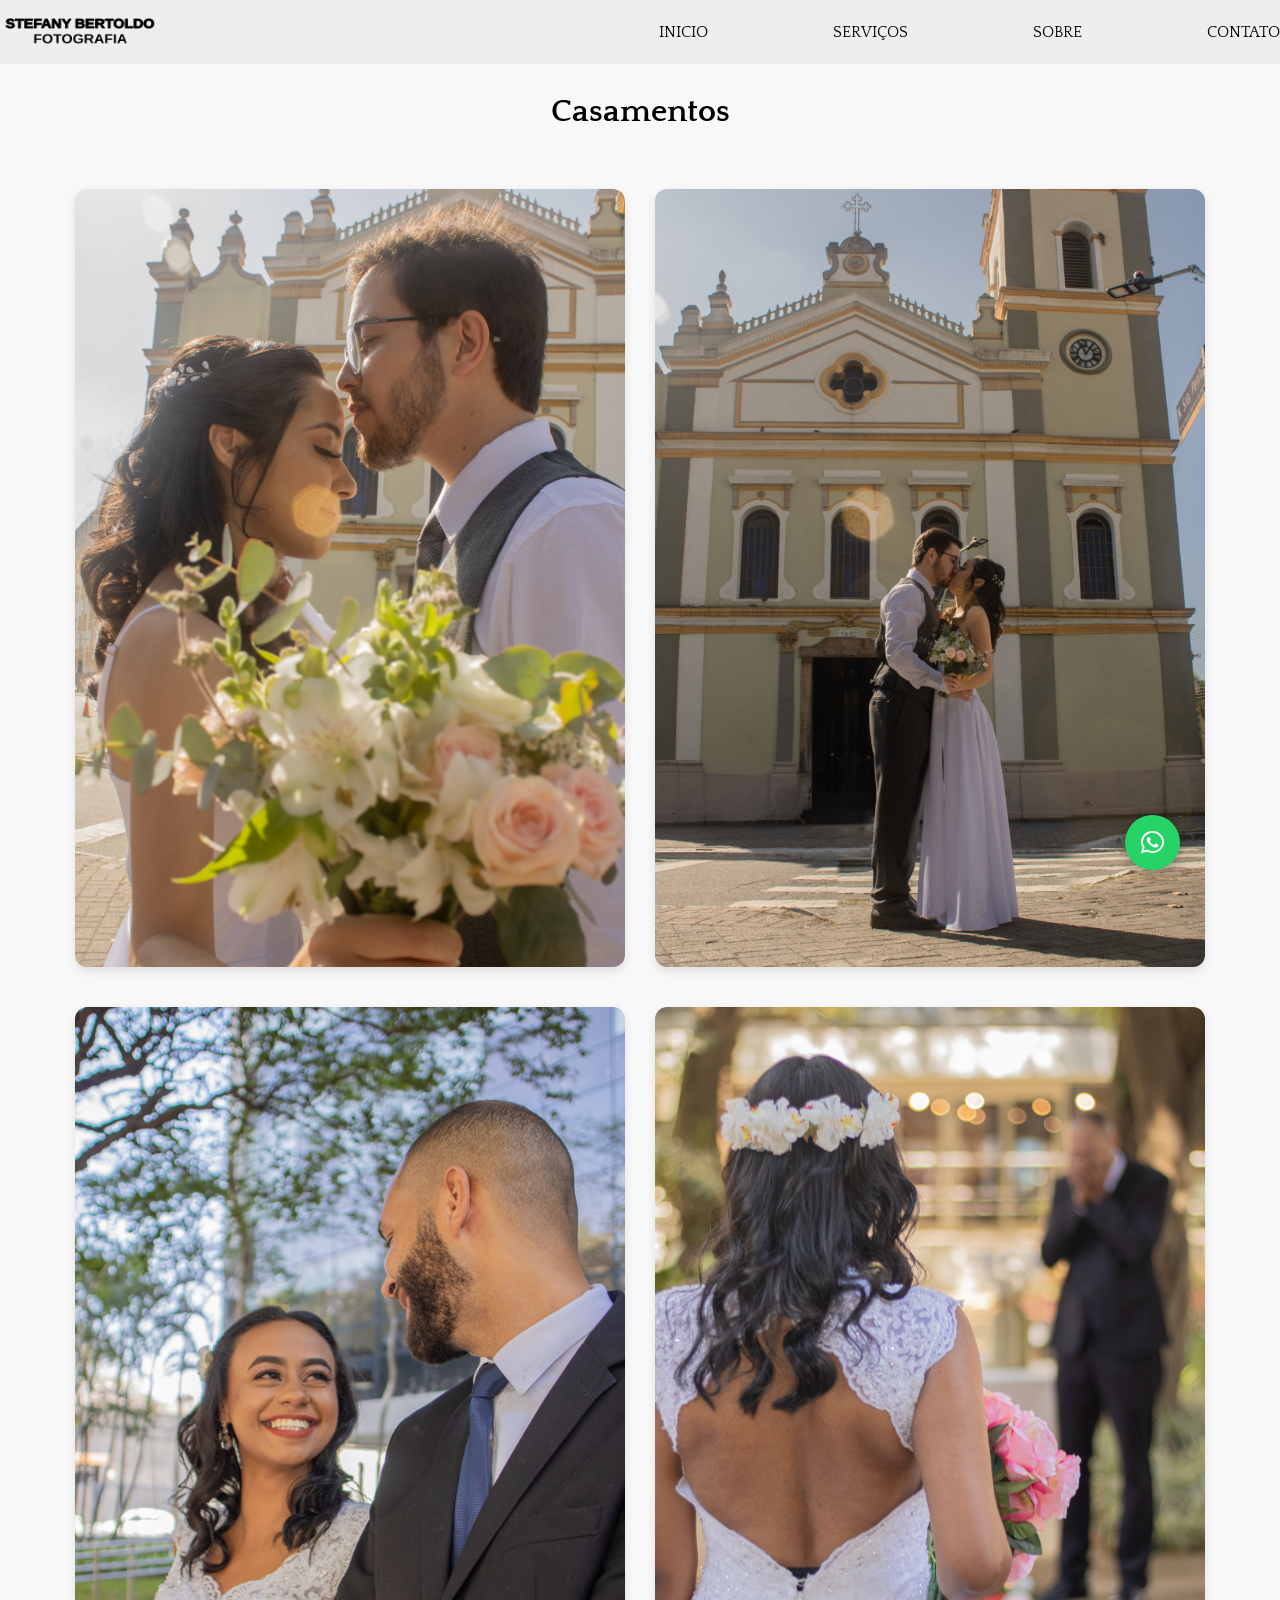
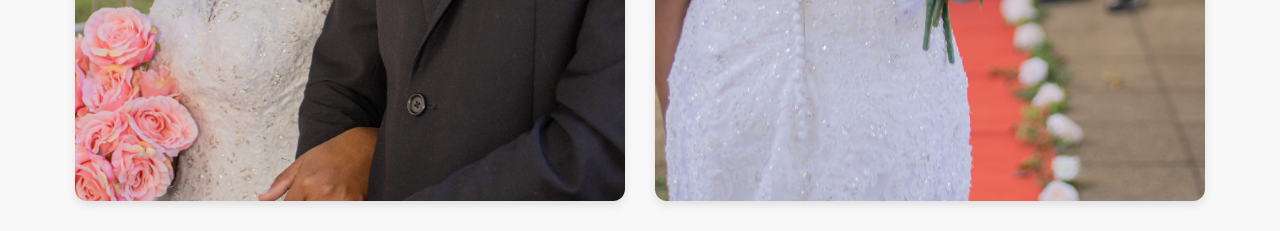
==== casamento.html @ 2e4338f4 "primeiro commit" ====
<!DOCTYPE html>
<html lang="pt-br">
<head>
    <meta charset="UTF-8">
    <meta name="viewport" content="width=device-width, initial-scale=1.0">
    <title>CASAMENTO - STEFANY BERTOLDO FOTÓGRAFA</title>
    <link rel="stylesheet" href="style/style-casamento.css">
    <link rel="icon" type="image/png" href="imagens/icone.png">
    <link rel="stylesheet" href="https://cdnjs.cloudflare.com/ajax/libs/font-awesome/6.5.0/css/all.min.css">
    <link rel="preconnect" href="https://fonts.googleapis.com">
    <link rel="preconnect" href="https://fonts.gstatic.com" crossorigin>
    <link href="https://fonts.googleapis.com/css2?family=Quattrocento:wght@400;700&display=swap" rel="stylesheet">
</head>
<body>
    <header>
    <div class="container header-content">
        <div class="logo">
            <a href="index.html"><img src="imagens/logo-stefany-fotografia.png" width="60"></a>
            <div>
            </div>
        </div>

        <nav>
            <ul>
                <li><a href="index.html">INICIO</a></li>
                <li><a href="index.html#servicos">SERVIÇOS</a></li>
                <li><a href="sobre.html">SOBRE</a></li>
                <li><a href="contato.html">CONTATO</a></li>
            </ul>
        </nav>
    </div>
</header>
<h1>Casamentos</h1>

<section class="galeria">

    <div class="bloco-casamento">
        <img id="casamento1-1" src="imagens/sessão casamento/1 (1).png" alt="">
        <img id="casamento1-2" src="imagens/sessão casamento/1 (2).png" alt="">
    </div>

    <div class="bloco-casamento">
        <img id="casamento2-1" src="imagens/sessão casamento/2 (1).png" alt="">
        <img id="casamento2-2" src="imagens/sessão casamento/2 (2).png" alt="">
    </div>

</section>
<button id="btnTopo">
    <i class="fas fa-arrow-up"></i>
</button>

<a href="https://wa.me/5511948254929" 
   class="btn-whatsapp" 
   target="_blank">
   <i class="fa-brands fa-whatsapp"></i>
</a>

<script src="script/script.js"></script>
</body>
---- style/style-casamento.css ----
/*RESET*/
* {
    margin: 0;
    padding: 0;
    box-sizing: border-box;
    font-family: "Quattrocento", sans-serif;
    
}

/*CONTAINER*/
.container {
    min-width: 320px;
    max-width: 1280px;
    margin: 0 auto;
}


/*HEADER*/
header {
    background: #eee;
    padding: 15px 0;
    position: sticky;
    top: 0;
    z-index: 1000;
    transition: all 0.7s ease;
}

.header-hidden { /* esconde */
    transform: translateY(-100%);
    opacity: 0;
}

.header-show { /* mostrar */
    transform: translateY(0);
    opacity: 1;
}

.header-content {
    display: flex;
    align-items: center;
    justify-content: space-between;
    flex-wrap: wrap;
}

.logo {
    display: flex;
    align-items: center;
    gap: 17px;
    
}

.logo img {
    height: 30px;
    width: 160px;
}

/*MENU*/
nav ul {
    display: flex;
    list-style: none;
    gap: 125px;
}

nav a {
    text-decoration: none;
    color: #000;
    font-weight: 500;
    transition: transform 0.3s ease, background 0.3s ease;
}

nav li:hover {
    transform: scale(1.1);
    background: #9e2b2b17;
    border-radius: 5px;
}
body {
    background: #f8f8f8;
    text-align: center;
    margin: 0;
    padding: 0;
}

h1 {
    margin: 30px 0;
}
.galeria {
    display: flex;
    flex-direction: column;
    align-items: center;
    gap: 40px;
    padding: 30px;
}

.bloco-casamento {
    display: flex;
    justify-content: center;
    gap: 30px;
    flex-wrap: wrap;
}

#casamento1-1,
#casamento1-2,
#casamento2-1,
#casamento2-2 {
    width: 100%;
    max-width: 550px;
    height: auto;
    object-fit: cover;
    border-radius: 12px;
    box-shadow: 0 4px 10px rgba(0,0,0,0.1);
}

#btnTopo {
    position: fixed;
    bottom: 30px;
    right: 30px;
    width: 50px;
    height: 50px;
    background: #9e2b2b;
    color: white;
    border: none;
    border-radius: 50%;
    display: flex;
    align-items: center;
    justify-content: center;
    cursor: pointer;
    font-size: 18px;
    z-index: 9999;
    box-shadow: 0 4px 10px rgba(0,0,0,0.2);
    display: none;
    transition: 0.3s;
}

#btnTopo:hover {
    background: #7a1f1f;
    transform: scale(1.1);
}

.btn-whatsapp {
    position: fixed;
    bottom: 30px;
    right: 100px; /* <-- aqui é o segredo */
    width: 55px;
    height: 55px;
    background: #25D366;
    color: white;
    border-radius: 50%;
    display: flex;
    align-items: center;
    justify-content: center;
    font-size: 26px;
    text-decoration: none;
    z-index: 9999;
    box-shadow: 0 4px 12px rgba(0,0,0,0.3);
    transition: 0.3s;
    animation: pulse 2s infinite;

}

.btn-whatsapp:hover {
    transform: scale(1.1);
    background: #1ebe5d;
}

@keyframes pulse {
    0% { box-shadow: 0 0 0 0 rgba(37,211,102, 0.7); }
    70% { box-shadow: 0 0 0 15px rgba(37,211,102, 0); }
    100% { box-shadow: 0 0 0 0 rgba(37,211,102, 0); }
}

/*       RESPONSIVO      */
/* TABLETS */
@media (max-width: 900px) {

    .header-content {
        justify-content: center;
        gap: 20px;
    }

    nav ul {
        gap: 25px;
    }

    .bloco-casamento {
        gap: 20px;
    }

    #casamento1-1,
    #casamento1-2,
    #casamento2-1,
    #casamento2-2 {
        max-width: 450px;
    }

    .btn-whatsapp {
        right: 85px;
        width: 50px;
        height: 50px;
        font-size: 22px;
    }

    #btnTopo {
        width: 45px;
        height: 45px;
    }
}


/* CELULARES */
@media (max-width: 600px) {

    .container {
        width: 95%;
        padding: 0 10px;
    }

    .header-content {
        flex-direction: column;
        gap: 15px;
    }

    nav ul {
        flex-direction: column;
        align-items: center;
        gap: 12px;
        margin-top: 10px;
    }

    .galeria {
        padding: 10px;
        gap: 20px;
    }

    .bloco-casamento {
        flex-direction: column;
        align-items: center;
        gap: 20px;
    }

    #casamento1-1,
    #casamento1-2,
    #casamento2-1,
    #casamento2-2 {
        width: 100%;
        max-width: 100%;
        height: auto;
    }

    h1 {
        font-size: 1.8rem;
        padding: 0 10px;
    }

    .btn-whatsapp {
        right: 20px;
        bottom: 90px;
        width: 50px;
        height: 50px;
        font-size: 22px;
    }

    #btnTopo {
        right: 20px;
        bottom: 20px;
        width: 50px;
        height: 50px;
    }
}
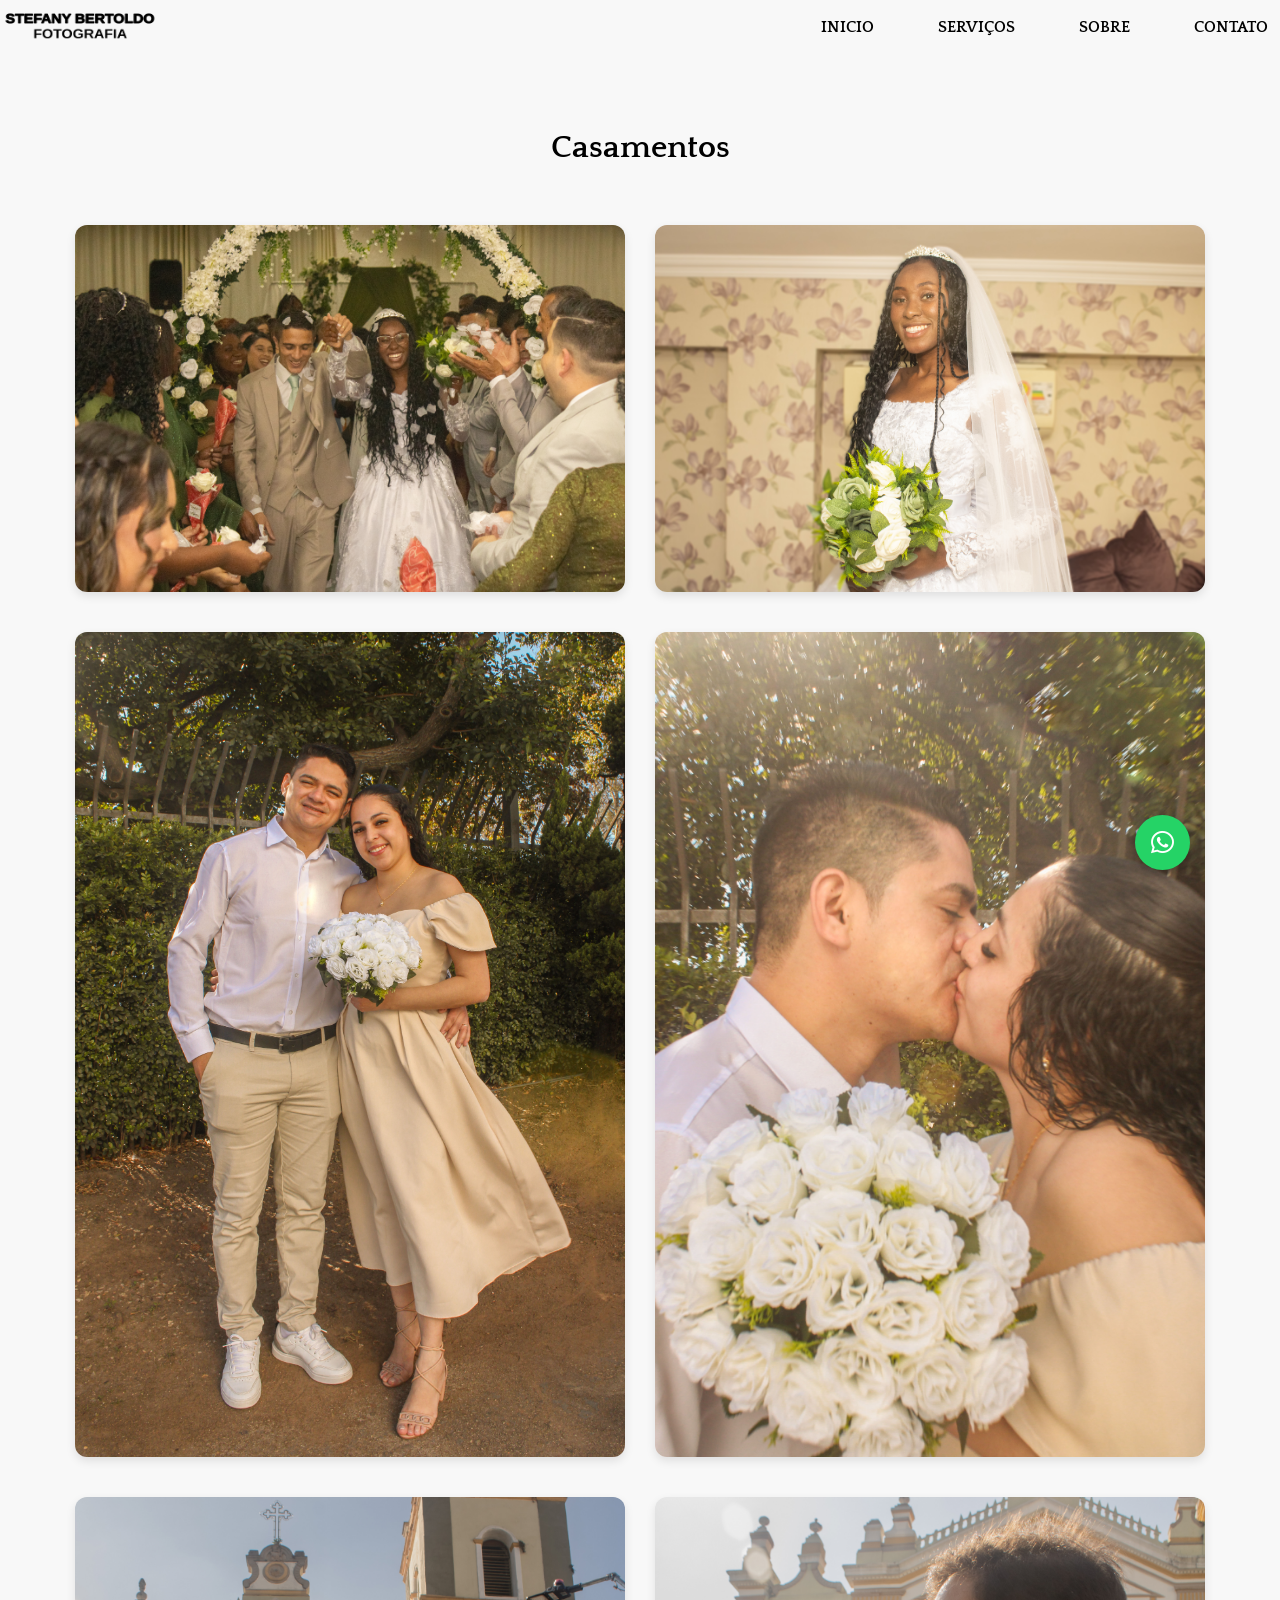
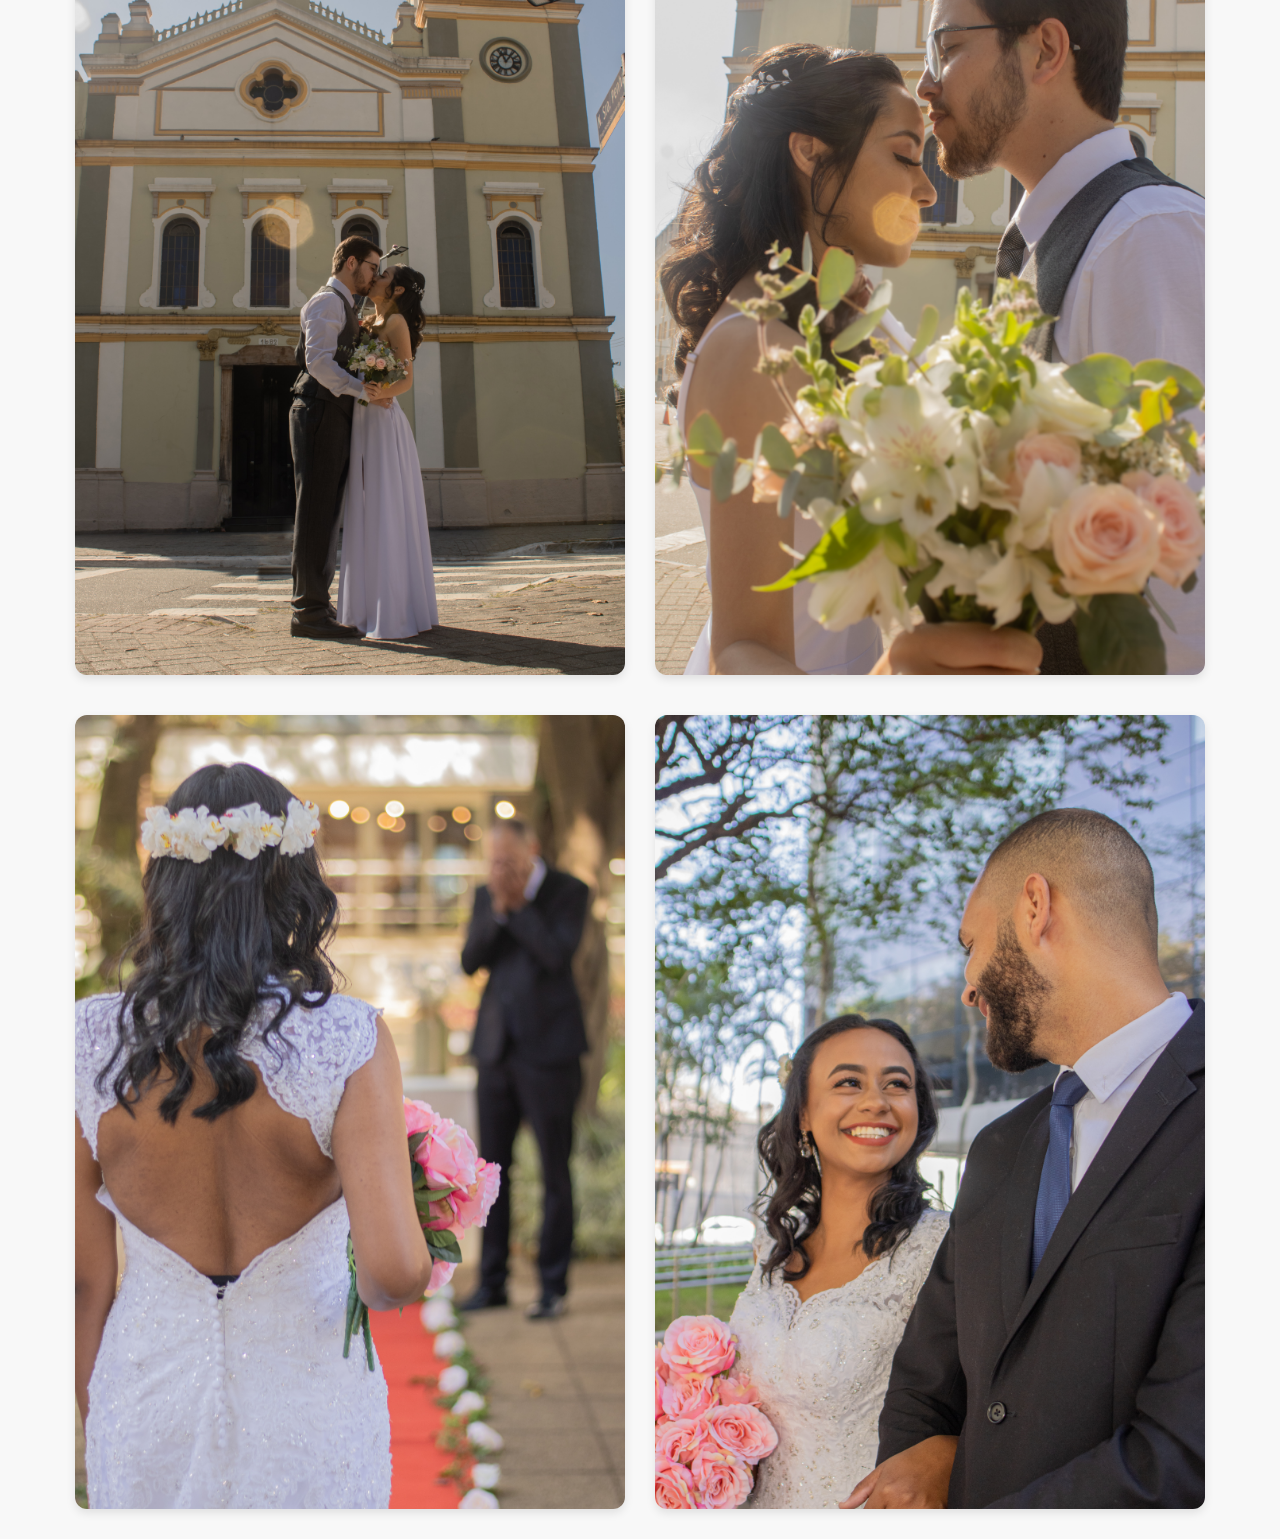
==== commit 223715a6: "Atualização fotos" ====
--- a/casamento.html
+++ b/casamento.html
@@ -1,5 +1,6 @@
 <!DOCTYPE html>
 <html lang="pt-br">
+
 <head>
     <meta charset="UTF-8">
     <meta name="viewport" content="width=device-width, initial-scale=1.0">
@@ -11,49 +12,60 @@
     <link rel="preconnect" href="https://fonts.gstatic.com" crossorigin>
     <link href="https://fonts.googleapis.com/css2?family=Quattrocento:wght@400;700&display=swap" rel="stylesheet">
 </head>
+
 <body>
     <header>
-    <div class="container header-content">
-        <div class="logo">
-            <a href="index.html"><img src="imagens/logo-stefany-fotografia.png" width="60"></a>
-            <div>
+        <div class="container header-content">
+            <div class="logo">
+                <a href="index.html"><img src="imagens/logo-stefany-fotografia.png" width="60"></a>
+                <div>
+                </div>
             </div>
+
+            <nav>
+                <ul>
+                    <li><a href="index.html">INICIO</a></li>
+                    <li><a href="index.html#servicos">SERVIÇOS</a></li>
+                    <li><a href="sobre.html">SOBRE</a></li>
+                    <li><a href="contato.html">CONTATO</a></li>
+                </ul>
+            </nav>
+        </div>
+    </header>
+    <h1>Casamentos</h1>
+
+    <section class="galeria">
+
+        <div class="bloco-casamento">
+            <!-- <img id="casamento" src="imagens/sessão casamento/4 (3).jpg" alt=""> -->
+            <img id="casamento" src="imagens/sessão casamento/4 (2).jpg" alt="">
+            <img id="casamento" src="imagens/sessão casamento/4 (1).jpg" alt="">
         </div>
 
-        <nav>
-            <ul>
-                <li><a href="index.html">INICIO</a></li>
-                <li><a href="index.html#servicos">SERVIÇOS</a></li>
-                <li><a href="sobre.html">SOBRE</a></li>
-                <li><a href="contato.html">CONTATO</a></li>
-            </ul>
-        </nav>
-    </div>
-</header>
-<h1>Casamentos</h1>
+        <div class="bloco-casamento">
+            <img id="casamento" src="imagens/sessão casamento/3 (3).jpg" alt="">
+            <img id="casamento" src="imagens/sessão casamento/3 (2).jpg" alt="">
+            <!-- <img id="casamento" src="imagens/sessão casamento/3 (1).jpg" alt=""> -->
+        </div>
 
-<section class="galeria">
+        <div class="bloco-casamento">
+            <img id="casamento" src="imagens/sessão casamento/2 (2).png" alt="">
+            <img id="casamento" src="imagens/sessão casamento/2 (1).png" alt="">
+        </div>
 
-    <div class="bloco-casamento">
-        <img id="casamento1-1" src="imagens/sessão casamento/1 (1).png" alt="">
-        <img id="casamento1-2" src="imagens/sessão casamento/1 (2).png" alt="">
-    </div>
+        <div class="bloco-casamento">
+            <img id="casamento" src="imagens/sessão casamento/1 (2).png" alt="">
+            <img id="casamento" src="imagens/sessão casamento/1 (1).png" alt="">
+        </div>
 
-    <div class="bloco-casamento">
-        <img id="casamento2-1" src="imagens/sessão casamento/2 (1).png" alt="">
-        <img id="casamento2-2" src="imagens/sessão casamento/2 (2).png" alt="">
-    </div>
+    </section>
+    <button id="btnTopo">
+        <i class="fas fa-arrow-up"></i>
+    </button>
 
-</section>
-<button id="btnTopo">
-    <i class="fas fa-arrow-up"></i>
-</button>
+    <a href="https://wa.me/5511948254929" class="btn-whatsapp" target="_blank">
+        <i class="fa-brands fa-whatsapp"></i>
+    </a>
 
-<a href="https://wa.me/5511948254929" 
-   class="btn-whatsapp" 
-   target="_blank">
-   <i class="fa-brands fa-whatsapp"></i>
-</a>
-
-<script src="script/script.js"></script>
-</body>                               
+    <script src="script/script.js"></script>
+</body>
--- a/style/style-casamento.css
+++ b/style/style-casamento.css
@@ -4,7 +4,6 @@
     padding: 0;
     box-sizing: border-box;
     font-family: "Quattrocento", sans-serif;
-    
 }
 
 /*CONTAINER*/
@@ -12,25 +11,26 @@
     min-width: 320px;
     max-width: 1280px;
     margin: 0 auto;
-}
-
-
-/*HEADER*/
+    padding: 0 20px;
+}
+
+/*HEADER - IGUAL À INDEX*/
 header {
-    background: #eee;
-    padding: 15px 0;
-    position: sticky;
+    position: fixed;
     top: 0;
+    left: 0;
+    width: 100%;
+    background: transparent;
     z-index: 1000;
     transition: all 0.7s ease;
 }
 
-.header-hidden { /* esconde */
+.header-hidden {
     transform: translateY(-100%);
     opacity: 0;
 }
 
-.header-show { /* mostrar */
+.header-show {
     transform: translateY(0);
     opacity: 1;
 }
@@ -40,13 +40,13 @@
     align-items: center;
     justify-content: space-between;
     flex-wrap: wrap;
+    padding: 10px 0;
 }
 
 .logo {
     display: flex;
     align-items: center;
     gap: 17px;
-    
 }
 
 .logo img {
@@ -54,17 +54,18 @@
     width: 160px;
 }
 
-/*MENU*/
+/*MENU - IGUAL À INDEX*/
 nav ul {
     display: flex;
     list-style: none;
-    gap: 125px;
+    gap: 40px;
 }
 
 nav a {
     text-decoration: none;
     color: #000;
-    font-weight: 500;
+    font-weight: 700;
+    padding: 12px;
     transition: transform 0.3s ease, background 0.3s ease;
 }
 
@@ -73,22 +74,25 @@
     background: #9e2b2b17;
     border-radius: 5px;
 }
+
 body {
     background: #f8f8f8;
     text-align: center;
     margin: 0;
     padding: 0;
+    padding-top: 100px;
 }
 
 h1 {
     margin: 30px 0;
 }
+
 .galeria {
     display: flex;
     flex-direction: column;
     align-items: center;
     gap: 40px;
-    padding: 30px;
+    padding: 30px 20px;
 }
 
 .bloco-casamento {
@@ -96,20 +100,19 @@
     justify-content: center;
     gap: 30px;
     flex-wrap: wrap;
-}
-
-#casamento1-1,
-#casamento1-2,
-#casamento2-1,
-#casamento2-2 {
+    width: 100%;
+}
+
+#casamento {
     width: 100%;
     max-width: 550px;
-    height: auto;
+    height: 75a0px;
     object-fit: cover;
     border-radius: 12px;
-    box-shadow: 0 4px 10px rgba(0,0,0,0.1);
-}
-
+    box-shadow: 0 4px 10px rgba(0, 0, 0, 0.1);
+}
+
+/* BOTÕES FIXOS */
 #btnTopo {
     position: fixed;
     bottom: 30px;
@@ -120,14 +123,13 @@
     color: white;
     border: none;
     border-radius: 50%;
-    display: flex;
+    display: none;
     align-items: center;
     justify-content: center;
     cursor: pointer;
     font-size: 18px;
     z-index: 9999;
-    box-shadow: 0 4px 10px rgba(0,0,0,0.2);
-    display: none;
+    box-shadow: 0 4px 10px rgba(0, 0, 0, 0.2);
     transition: 0.3s;
 }
 
@@ -139,7 +141,7 @@
 .btn-whatsapp {
     position: fixed;
     bottom: 30px;
-    right: 100px; /* <-- aqui é o segredo */
+    right: 90px;
     width: 55px;
     height: 55px;
     background: #25D366;
@@ -151,10 +153,9 @@
     font-size: 26px;
     text-decoration: none;
     z-index: 9999;
-    box-shadow: 0 4px 12px rgba(0,0,0,0.3);
+    box-shadow: 0 4px 12px rgba(0, 0, 0, 0.3);
     transition: 0.3s;
     animation: pulse 2s infinite;
-
 }
 
 .btn-whatsapp:hover {
@@ -163,106 +164,89 @@
 }
 
 @keyframes pulse {
-    0% { box-shadow: 0 0 0 0 rgba(37,211,102, 0.7); }
-    70% { box-shadow: 0 0 0 15px rgba(37,211,102, 0); }
-    100% { box-shadow: 0 0 0 0 rgba(37,211,102, 0); }
-}
-
-/*       RESPONSIVO      */
-/* TABLETS */
-@media (max-width: 900px) {
-
+    0% {
+        box-shadow: 0 0 0 0 rgba(37, 211, 102, 0.7);
+    }
+
+    70% {
+        box-shadow: 0 0 0 15px rgba(37, 211, 102, 0);
+    }
+
+    100% {
+        box-shadow: 0 0 0 0 rgba(37, 211, 102, 0);
+    }
+}
+
+/* RESPONSIVO OTIMIZADO */
+@media (max-width: 992px) {
     .header-content {
         justify-content: center;
-        gap: 20px;
+        gap: 15px;
+        padding: 15px 0;
     }
 
     nav ul {
-        gap: 25px;
+        gap: 20px;
     }
 
     .bloco-casamento {
         gap: 20px;
     }
 
-    #casamento1-1,
-    #casamento1-2,
-    #casamento2-1,
-    #casamento2-2 {
+    #casamento {
         max-width: 450px;
     }
+}
+
+@media (max-width: 600px) {
+    body {
+        padding-top: 130px;
+    }
+
+    .header-content {
+        flex-direction: column;
+        gap: 10px;
+    }
+
+    nav ul {
+        gap: 10px;
+        font-size: 14px;
+        flex-wrap: wrap;
+        justify-content: center;
+    }
+
+    .galeria {
+        padding: 10px;
+        gap: 20px;
+    }
+
+    .bloco-casamento {
+        flex-direction: column;
+        align-items: center;
+        gap: 20px;
+    }
+
+    #casamento {
+        max-width: 100%;
+    }
+
+    h1 {
+        font-size: 1.8rem;
+        padding: 0 10px;
+    }
 
     .btn-whatsapp {
-        right: 85px;
+        right: 20px;
+        bottom: 85px;
         width: 50px;
         height: 50px;
         font-size: 22px;
     }
 
     #btnTopo {
+        right: 20px;
+        bottom: 20px;
         width: 45px;
         height: 45px;
     }
-}
-
-
-/* CELULARES */
-@media (max-width: 600px) {
-
-    .container {
-        width: 95%;
-        padding: 0 10px;
-    }
-
-    .header-content {
-        flex-direction: column;
-        gap: 15px;
-    }
-
-    nav ul {
-        flex-direction: column;
-        align-items: center;
-        gap: 12px;
-        margin-top: 10px;
-    }
-
-    .galeria {
-        padding: 10px;
-        gap: 20px;
-    }
-
-    .bloco-casamento {
-        flex-direction: column;
-        align-items: center;
-        gap: 20px;
-    }
-
-    #casamento1-1,
-    #casamento1-2,
-    #casamento2-1,
-    #casamento2-2 {
-        width: 100%;
-        max-width: 100%;
-        height: auto;
-    }
-
-    h1 {
-        font-size: 1.8rem;
-        padding: 0 10px;
-    }
-
-    .btn-whatsapp {
-        right: 20px;
-        bottom: 90px;
-        width: 50px;
-        height: 50px;
-        font-size: 22px;
-    }
-
-    #btnTopo {
-        right: 20px;
-        bottom: 20px;
-        width: 50px;
-        height: 50px;
-    }
 }
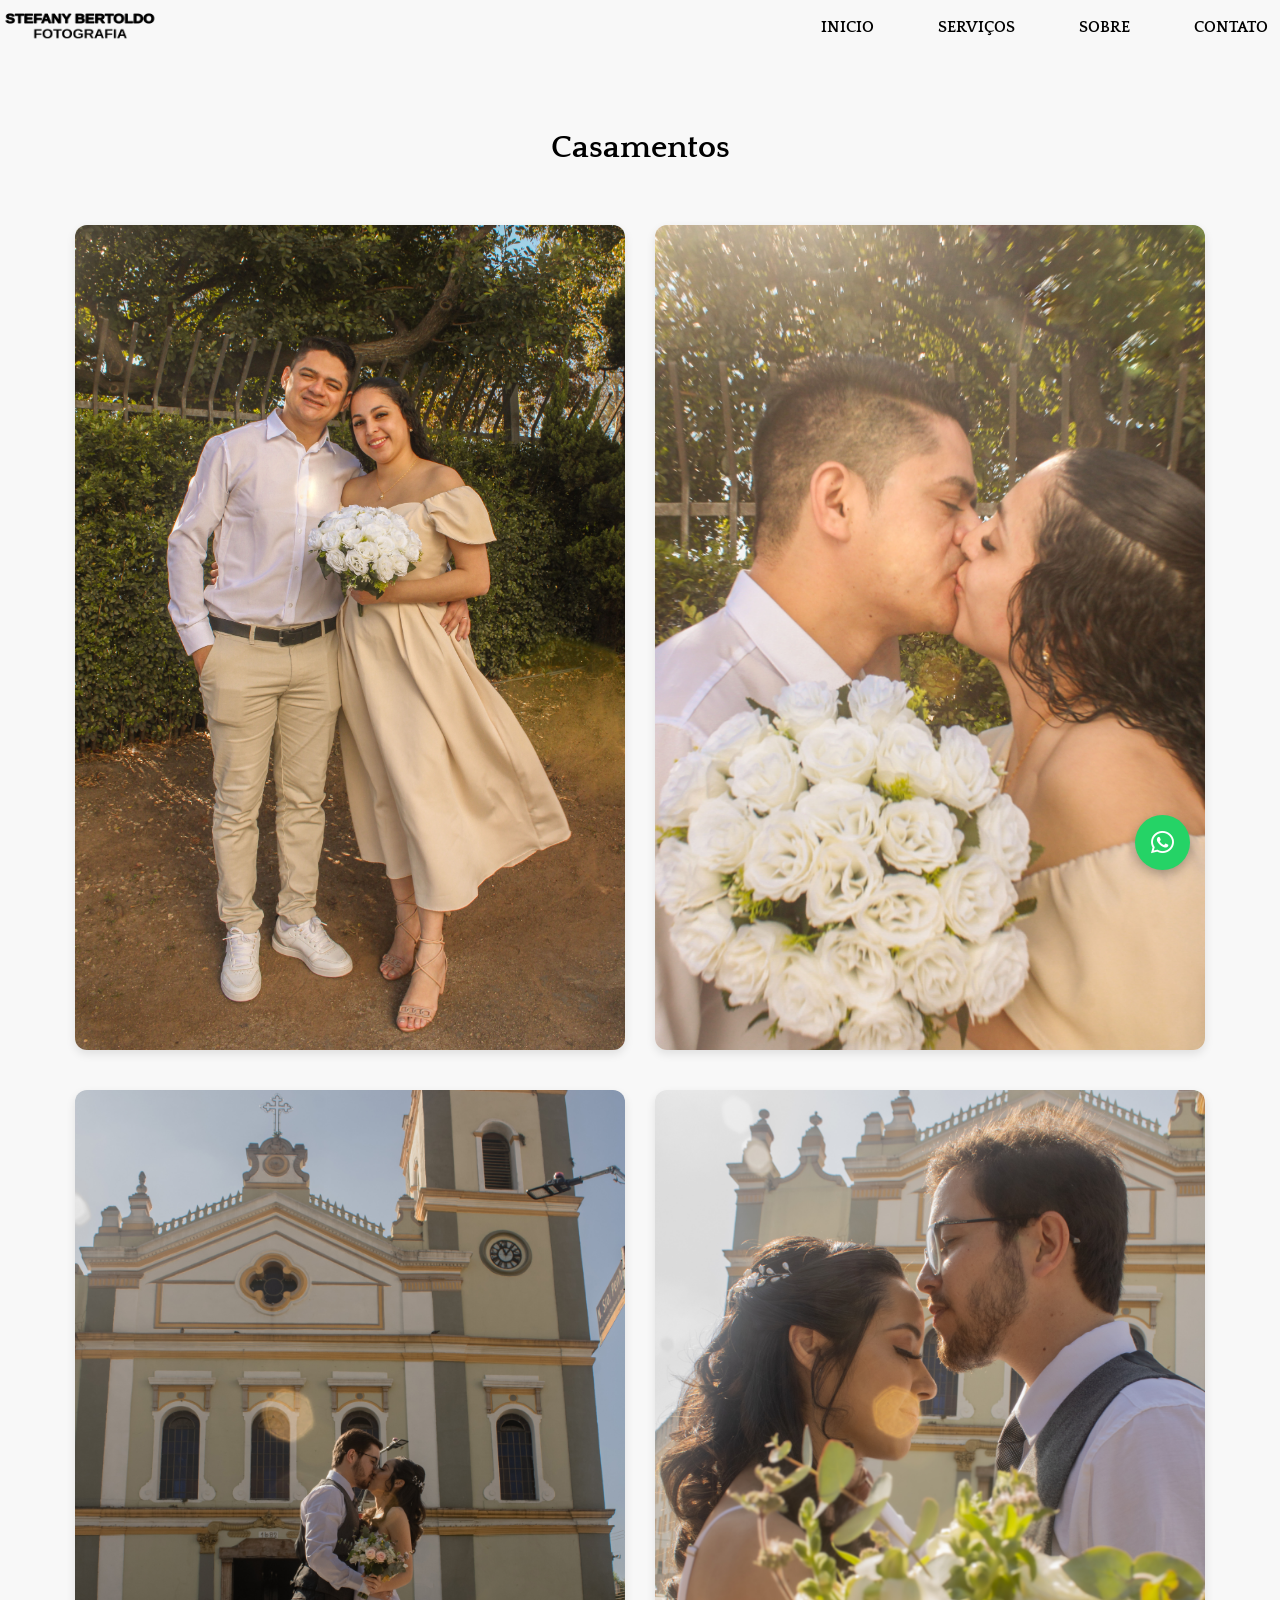
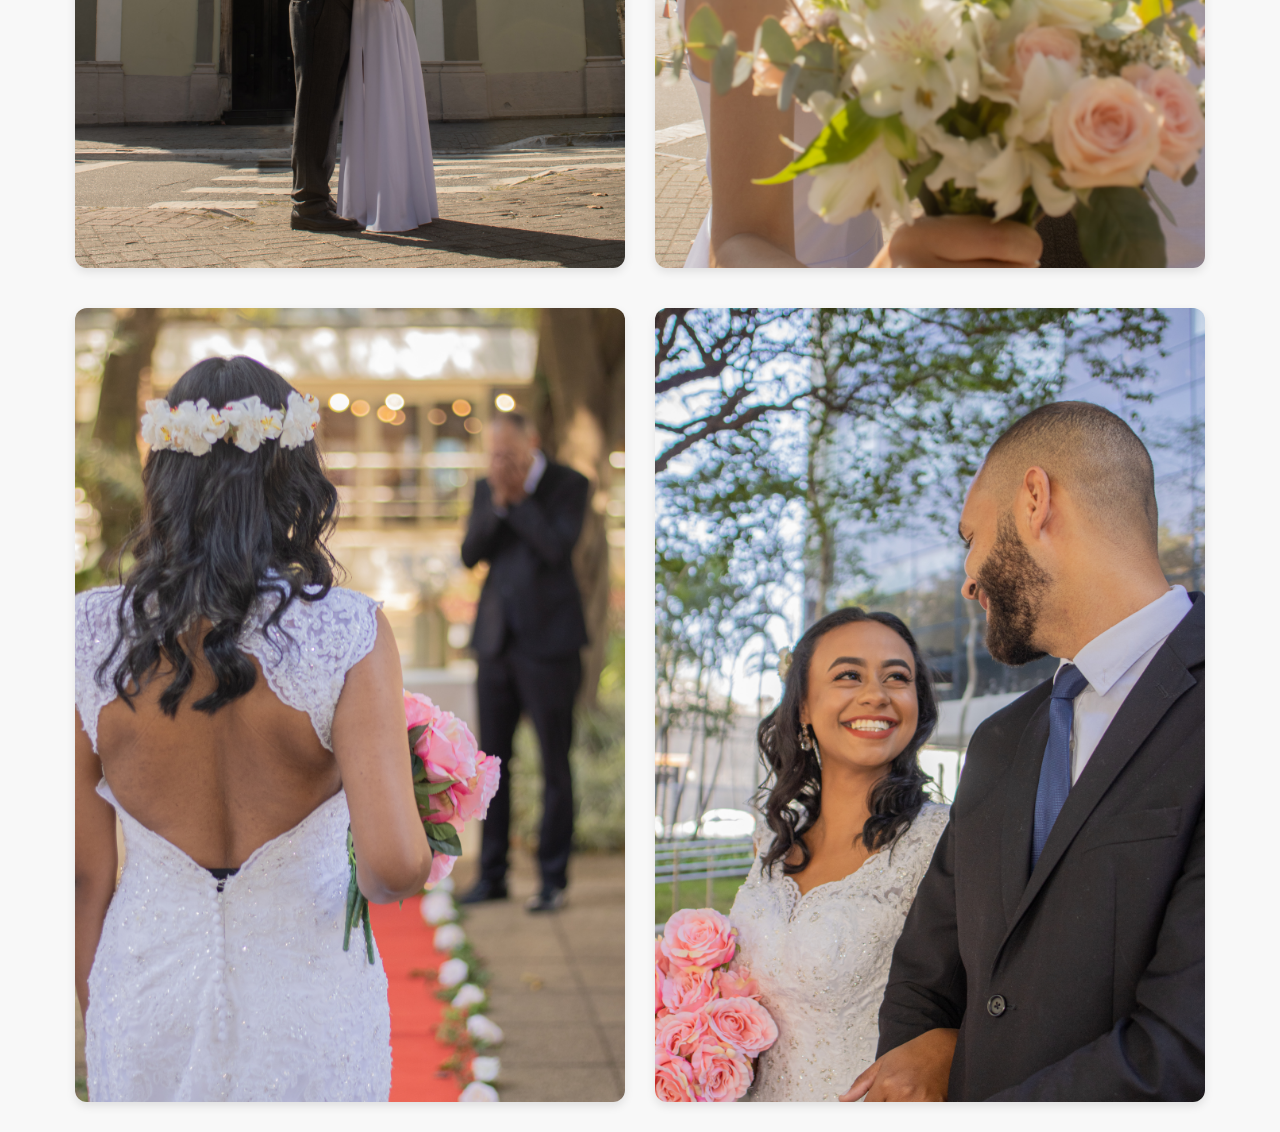
==== commit 7d54e420: "remot" ====
--- a/casamento.html
+++ b/casamento.html
@@ -36,11 +36,6 @@
 
     <section class="galeria">
 
-        <div class="bloco-casamento">
-            <!-- <img id="casamento" src="imagens/sessão casamento/4 (3).jpg" alt=""> -->
-            <img id="casamento" src="imagens/sessão casamento/4 (2).jpg" alt="">
-            <img id="casamento" src="imagens/sessão casamento/4 (1).jpg" alt="">
-        </div>
 
         <div class="bloco-casamento">
             <img id="casamento" src="imagens/sessão casamento/3 (3).jpg" alt="">
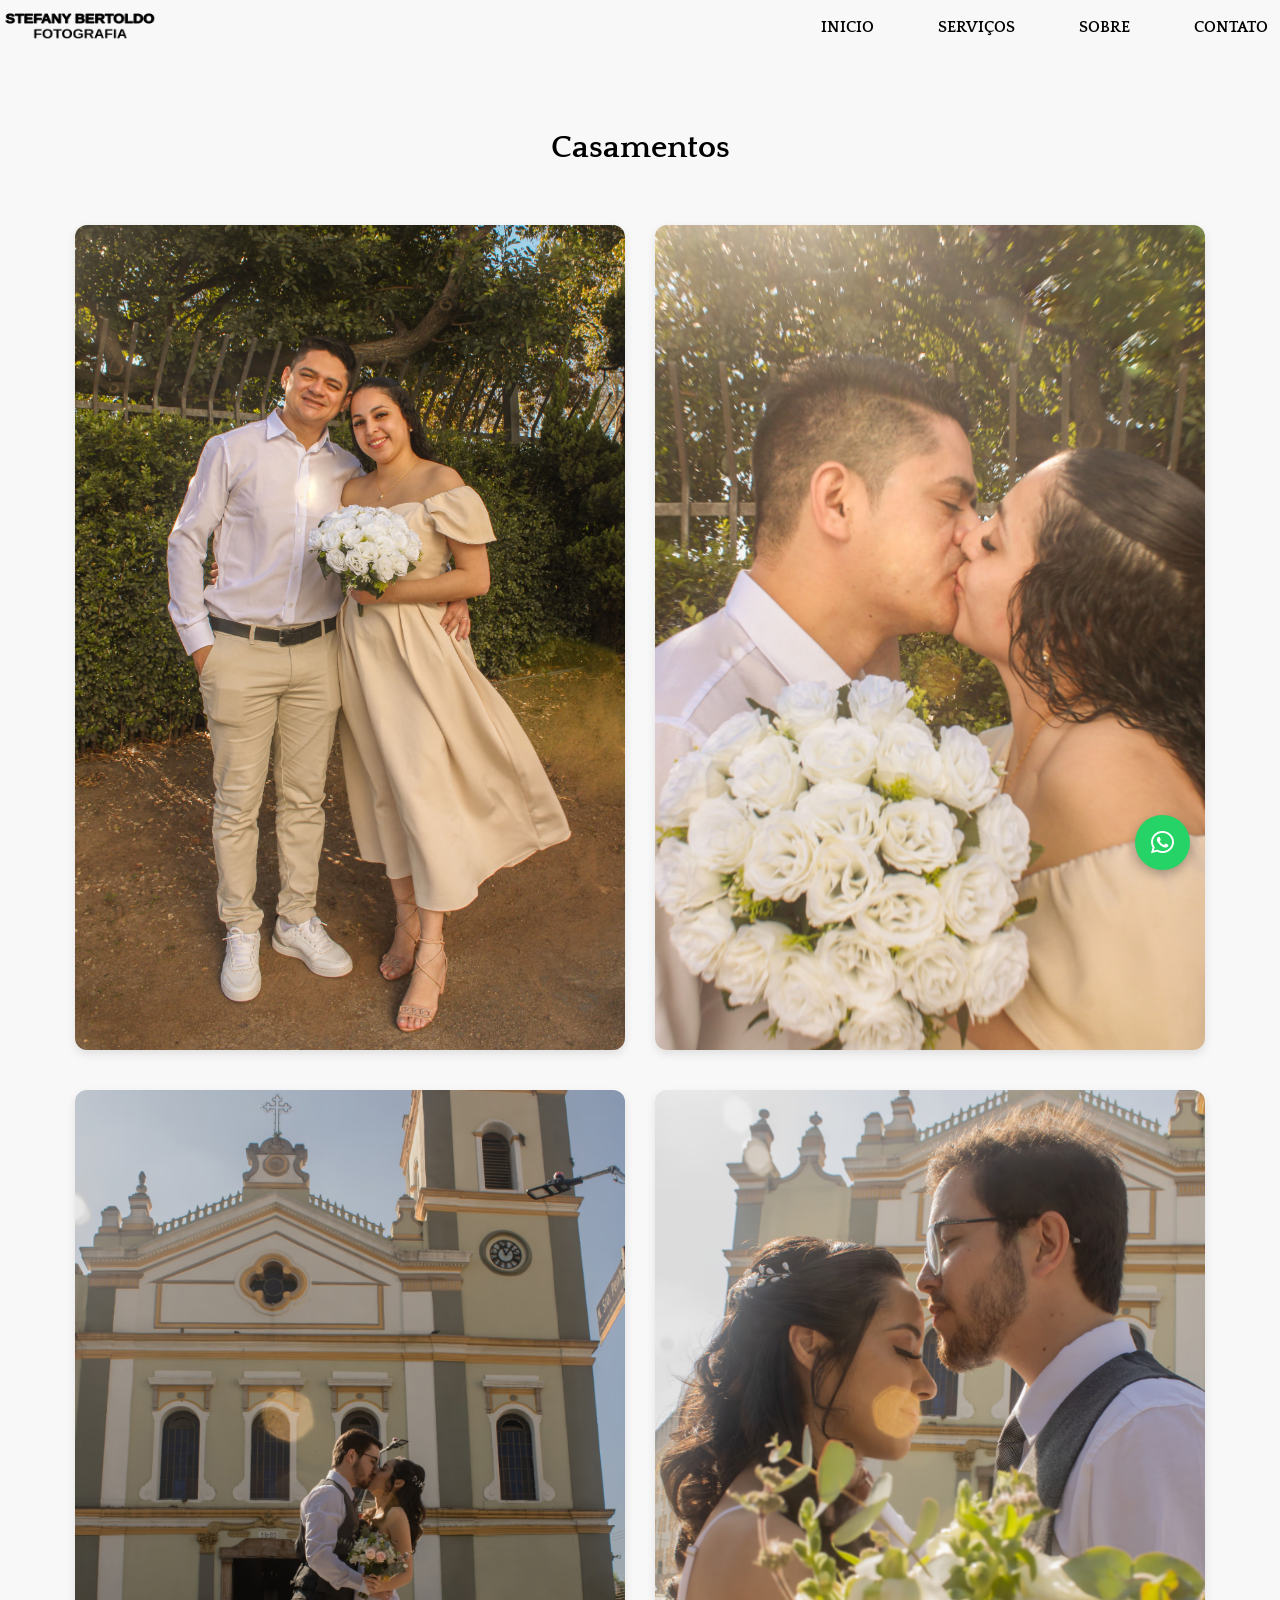
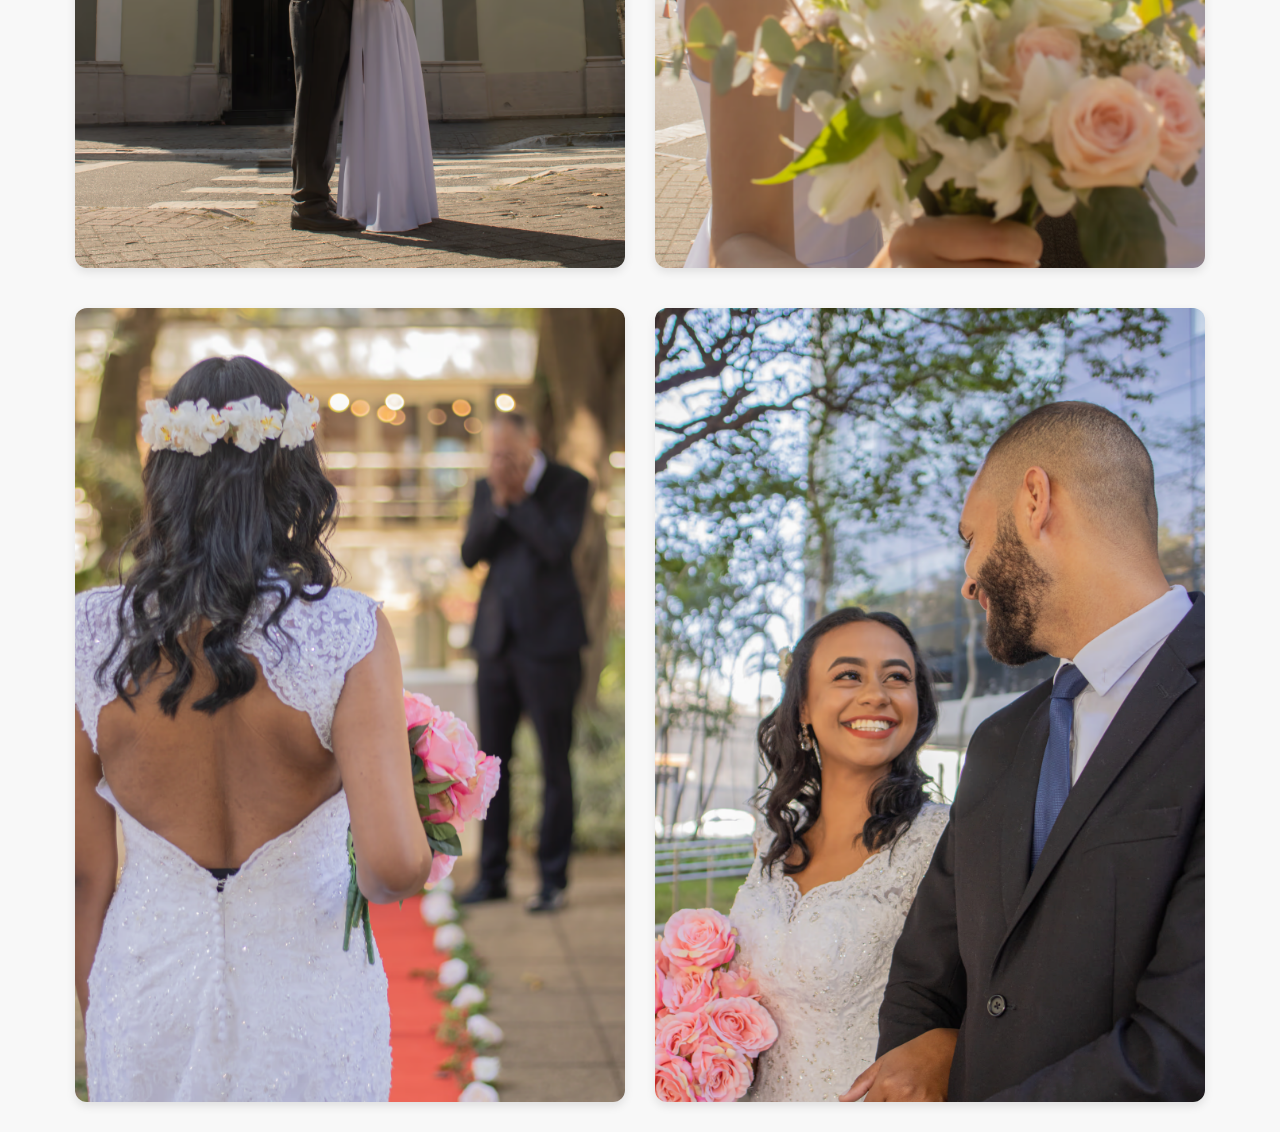
==== commit 411ac139: "mudança no formato de imagens" ====
--- a/casamento.html
+++ b/casamento.html
@@ -38,19 +38,19 @@
 
 
         <div class="bloco-casamento">
-            <img id="casamento" src="imagens/sessão casamento/3 (3).jpg" alt="">
-            <img id="casamento" src="imagens/sessão casamento/3 (2).jpg" alt="">
+            <img id="casamento" src="imagens/sessão casamento/3 (3).avif" alt="">
+            <img id="casamento" src="imagens/sessão casamento/3 (2).avif" alt="">
             <!-- <img id="casamento" src="imagens/sessão casamento/3 (1).jpg" alt=""> -->
         </div>
 
         <div class="bloco-casamento">
-            <img id="casamento" src="imagens/sessão casamento/2 (2).png" alt="">
-            <img id="casamento" src="imagens/sessão casamento/2 (1).png" alt="">
+            <img id="casamento" src="imagens/sessão casamento/2 (2).avif" alt="">
+            <img id="casamento" src="imagens/sessão casamento/2 (1).avif" alt="">
         </div>
 
         <div class="bloco-casamento">
-            <img id="casamento" src="imagens/sessão casamento/1 (2).png" alt="">
-            <img id="casamento" src="imagens/sessão casamento/1 (1).png" alt="">
+            <img id="casamento" src="imagens/sessão casamento/1 (2).avif" alt="">
+            <img id="casamento" src="imagens/sessão casamento/1 (1).avif" alt="">
         </div>
 
     </section>
